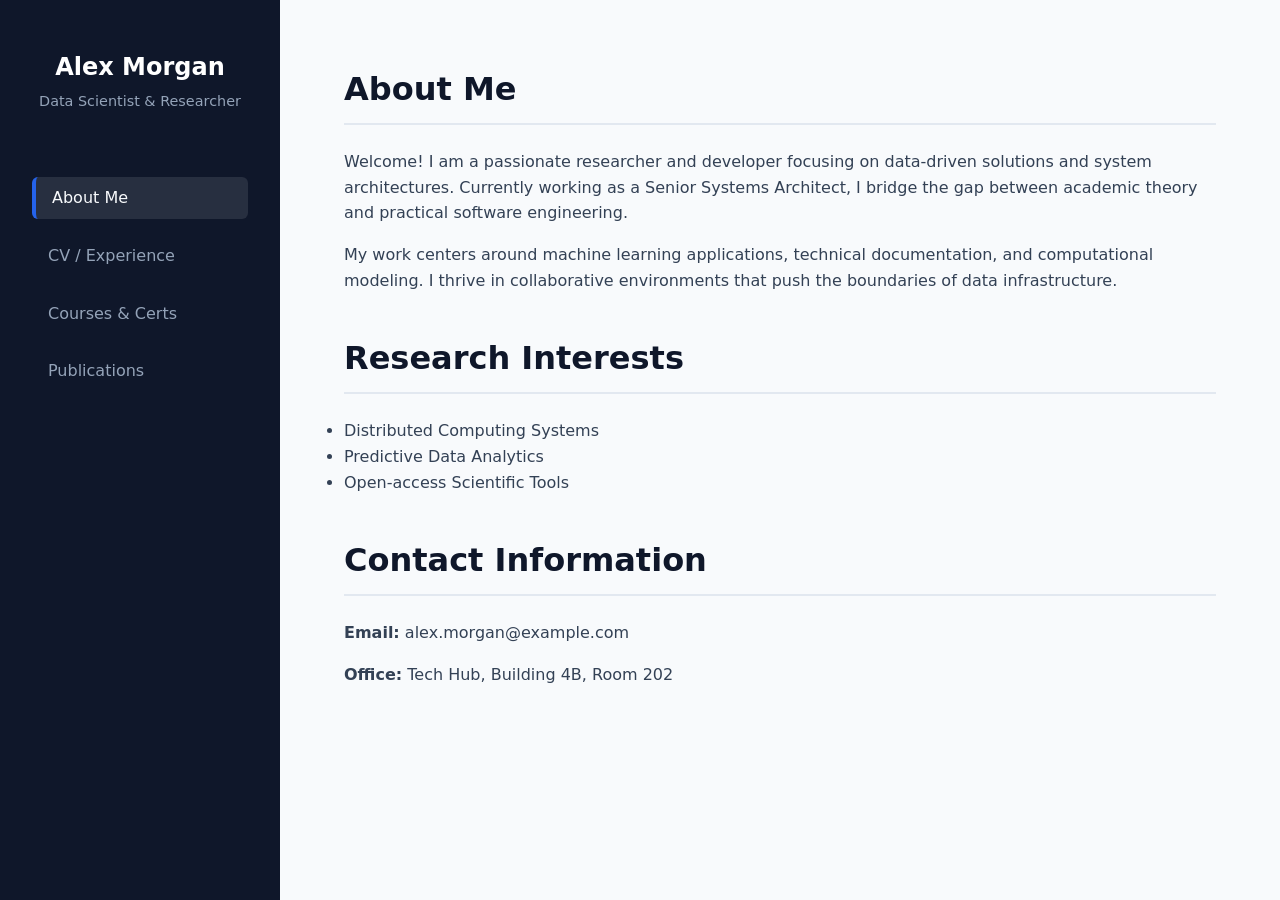
==== index.html @ be699cf0 "Add files via upload" ====
<!DOCTYPE html>
<html lang="en">
<head>
    <meta charset="UTF-8">
    <meta name="viewport" content="width=device-width, initial-scale=1.0">
    <title>About Me | My Academic CV</title>
    <link rel="stylesheet" href="style.css">
</head>
<body>

    <!-- Shared Sidebar Navigation -->
    <nav class="sidebar">
        <div class="profile-info">
            <h1>Alex Morgan</h1>
            <p>Data Scientist & Researcher</p>
        </div>
        <ul class="nav-links">
            <li><a href="index.html" class="active">About Me</a></li>
            <li><a href="cv.html">CV / Experience</a></li>
            <li><a href="courses.html">Courses & Certs</a></li>
            <li><a href="publications.html">Publications</a></li>
        </ul>
    </nav>

    <!-- Page Specific Content -->
    <main class="main-content">
        <h2>About Me</h2>
        <div class="section-block">
            <p>Welcome! I am a passionate researcher and developer focusing on data-driven solutions and system architectures. Currently working as a Senior Systems Architect, I bridge the gap between academic theory and practical software engineering.</p>
            <p>My work centers around machine learning applications, technical documentation, and computational modeling. I thrive in collaborative environments that push the boundaries of data infrastructure.</p>
        </div>

        <h2>Research Interests</h2>
        <div class="section-block">
            <ul>
                <li>Distributed Computing Systems</li>
                <li>Predictive Data Analytics</li>
                <li>Open-access Scientific Tools</li>
            </ul>
        </div>

        <h2>Contact Information</h2>
        <div class="section-block">
            <p><strong>Email:</strong> alex.morgan@example.com</p>
            <p><strong>Office:</strong> Tech Hub, Building 4B, Room 202</p>
        </div>
    </main>

</body>
</html>
---- style.css ----
/* --- Global Theme & Reset --- */
:root {
    --bg-color: #f8fafc;
    --sidebar-bg: #0f172a;
    --sidebar-text: #94a3b8;
    --sidebar-active: #f8fafc;
    --text-main: #334155;
    --text-dark: #0f172a;
    --accent: #2563eb;
    --accent-light: #eff6ff;
    --border-color: #e2e8f0;
}

* {
    box-sizing: border-box;
    margin: 0;
    padding: 0;
    font-family: system-ui, -apple-system, BlinkMacSystemFont, 'Segoe UI', Roboto, sans-serif;
}

body {
    background-color: var(--bg-color);
    color: var(--text-main);
    display: flex;
    min-height: 100vh;
    line-height: 1.6;
}

/* --- Layout Structure --- */
.sidebar {
    width: 280px;
    background-color: var(--sidebar-bg);
    color: var(--sidebar-text);
    padding: 3rem 2rem;
    position: fixed;
    height: 100vh;
    display: flex;
    flex-direction: column;
}

.main-content {
    margin-left: 280px;
    flex: 1;
    padding: 4rem 5% 4rem 5%;
    max-width: 1000px;
}

/* --- Sidebar Profile & Nav --- */
.profile-info {
    text-align: center;
    margin-bottom: 3rem;
}

.profile-info h1 {
    color: #ffffff;
    font-size: 1.5rem;
    margin-bottom: 0.25rem;
}

.profile-info p {
    font-size: 0.9rem;
    color: var(--sidebar-text);
}

.nav-links {
    list-style: none;
}

.nav-links li {
    margin-bottom: 1rem;
}

.nav-links a {
    color: var(--sidebar-text);
    text-decoration: none;
    font-weight: 500;
    display: block;
    padding: 0.5rem 1rem;
    border-radius: 6px;
    transition: all 0.2s ease;
}

.nav-links a:hover, .nav-links a.active {
    color: var(--sidebar-active);
    background-color: rgba(255, 255, 255, 0.05);
}

.nav-links a.active {
    border-left: 4px solid var(--accent);
    background-color: rgba(255, 255, 255, 0.1);
}

/* --- Typography & Content Elements --- */
h2 {
    color: var(--text-dark);
    font-size: 2rem;
    margin-bottom: 1.5rem;
    border-bottom: 2px solid var(--border-color);
    padding-bottom: 0.5rem;
}

h3 {
    color: var(--text-dark);
    font-size: 1.25rem;
    margin-bottom: 0.5rem;
}

p {
    margin-bottom: 1rem;
}

.section-block {
    margin-bottom: 2.5rem;
}

/* --- Custom Components --- */
/* CV Timeline Lists */
.cv-item {
    display: grid;
    grid-template-columns: 150px 1fr;
    margin-bottom: 1.5rem;
    gap: 1rem;
}

.cv-date {
    font-weight: 600;
    color: var(--accent);
}

/* Cards (Courses/Publications) */
.card {
    background: #ffffff;
    border: 1px solid var(--border-color);
    padding: 1.5rem;
    border-radius: 8px;
    margin-bottom: 1.5rem;
    box-shadow: 0 1px 3px rgba(0,0,0,0.05);
}

.tag {
    display: inline-block;
    background-color: var(--accent-light);
    color: var(--accent);
    padding: 0.25rem 0.5rem;
    font-size: 0.8rem;
    font-weight: 600;
    border-radius: 4px;
    margin-bottom: 0.5rem;
}

/* --- Responsive Design (Mobile Setup) --- */
@media (max-width: 768px) {
    body {
        flex-direction: column;
    }
    .sidebar {
        width: 100%;
        position: relative;
        height: auto;
        padding: 1.5rem;
    }
    .profile-info {
        margin-bottom: 1.5rem;
    }
    .nav-links {
        display: flex;
        flex-wrap: wrap;
        justify-content: center;
        gap: 0.5rem;
    }
    .nav-links li {
        margin-bottom: 0;
    }
    .main-content {
        margin-left: 0;
        padding: 2rem 1.5rem;
    }
    .cv-item {
        grid-template-columns: 1fr;
        gap: 0.25rem;
    }
}
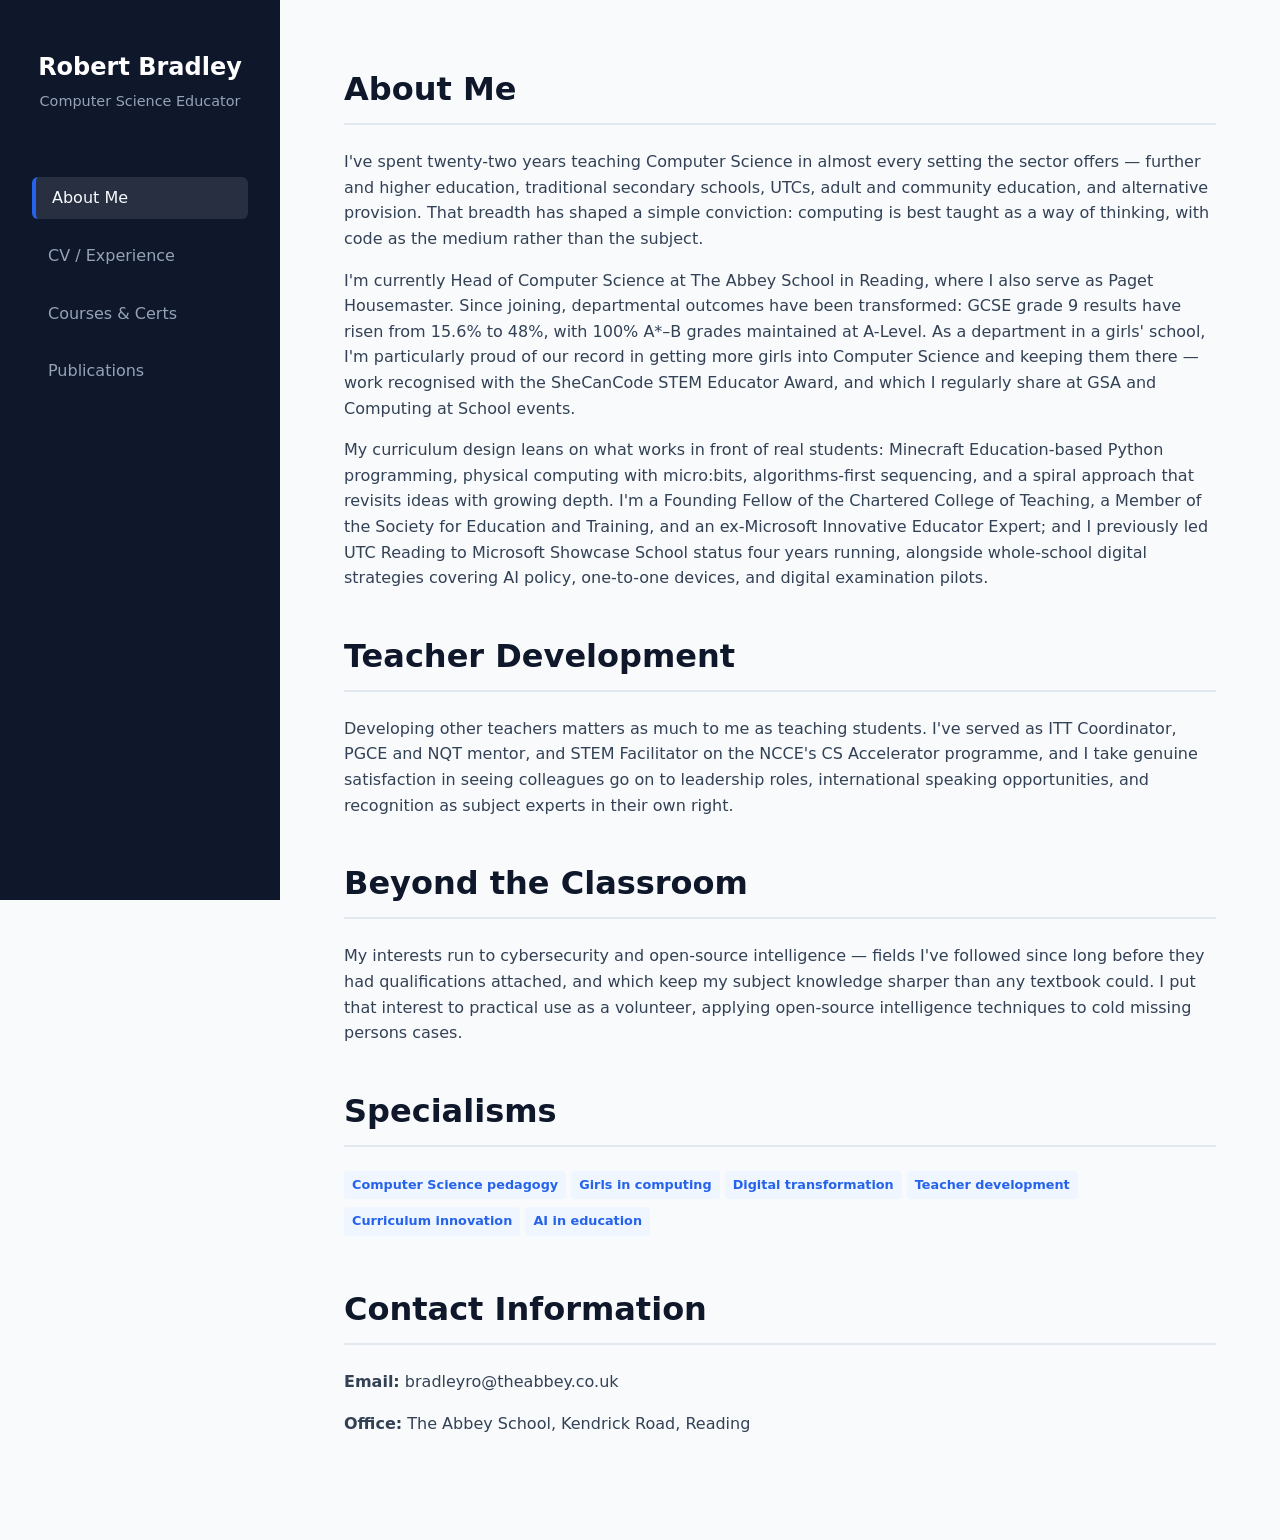
==== commit 24cd3a42: "Update index.html" ====
--- a/index.html
+++ b/index.html
@@ -1,5 +1,5 @@
 <!DOCTYPE html>
-<html lang="en">
+<html lang="en-GB">
 <head>
     <meta charset="UTF-8">
     <meta name="viewport" content="width=device-width, initial-scale=1.0">
@@ -11,8 +11,8 @@
     <!-- Shared Sidebar Navigation -->
     <nav class="sidebar">
         <div class="profile-info">
-            <h1>Alex Morgan</h1>
-            <p>Data Scientist & Researcher</p>
+            <h1>Robert Bradley</h1>
+            <p>Computer Science Educator</p>
         </div>
         <ul class="nav-links">
             <li><a href="index.html" class="active">About Me</a></li>
@@ -26,25 +26,37 @@
     <main class="main-content">
         <h2>About Me</h2>
         <div class="section-block">
-            <p>Welcome! I am a passionate researcher and developer focusing on data-driven solutions and system architectures. Currently working as a Senior Systems Architect, I bridge the gap between academic theory and practical software engineering.</p>
-            <p>My work centers around machine learning applications, technical documentation, and computational modeling. I thrive in collaborative environments that push the boundaries of data infrastructure.</p>
+            <p>I've spent twenty-two years teaching Computer Science in almost every setting the sector offers &mdash; further and higher education, traditional secondary schools, UTCs, adult and community education, and alternative provision. That breadth has shaped a simple conviction: computing is best taught as a way of thinking, with code as the medium rather than the subject.</p>
+            <p>I'm currently Head of Computer Science at The Abbey School in Reading, where I also serve as Paget Housemaster. Since joining, departmental outcomes have been transformed: GCSE grade&nbsp;9 results have risen from 15.6% to 48%, with 100% A*&ndash;B grades maintained at A-Level. As a department in a girls' school, I'm particularly proud of our record in getting more girls into Computer Science and keeping them there &mdash; work recognised with the SheCanCode STEM Educator Award, and which I regularly share at GSA and Computing at School events.</p>
+            <p>My curriculum design leans on what works in front of real students: Minecraft Education-based Python programming, physical computing with micro:bits, algorithms-first sequencing, and a spiral approach that revisits ideas with growing depth. I'm a Founding Fellow of the Chartered College of Teaching, a Member of the Society for Education and Training, and an ex-Microsoft Innovative Educator Expert; and I previously led UTC Reading to Microsoft Showcase School status four years running, alongside whole-school digital strategies covering AI policy, one-to-one devices, and digital examination pilots.</p>
         </div>
 
-        <h2>Research Interests</h2>
+        <h2>Teacher Development</h2>
         <div class="section-block">
-            <ul>
-                <li>Distributed Computing Systems</li>
-                <li>Predictive Data Analytics</li>
-                <li>Open-access Scientific Tools</li>
-            </ul>
+            <p>Developing other teachers matters as much to me as teaching students. I've served as ITT Coordinator, PGCE and NQT mentor, and STEM Facilitator on the NCCE's CS Accelerator programme, and I take genuine satisfaction in seeing colleagues go on to leadership roles, international speaking opportunities, and recognition as subject experts in their own right.</p>
+        </div>
+
+        <h2>Beyond the Classroom</h2>
+        <div class="section-block">
+            <p>My interests run to cybersecurity and open-source intelligence — fields I've followed since long before they had qualifications attached, and which keep my subject knowledge sharper than any textbook could. I put that interest to practical use as a volunteer, applying open-source intelligence techniques to cold missing persons cases.</p>
+        </div>
+
+        <h2>Specialisms</h2>
+        <div class="section-block">
+            <span class="tag">Computer Science pedagogy</span>
+            <span class="tag">Girls in computing</span>
+            <span class="tag">Digital transformation</span>
+            <span class="tag">Teacher development</span>
+            <span class="tag">Curriculum innovation</span>
+            <span class="tag">AI in education</span>
         </div>
 
         <h2>Contact Information</h2>
         <div class="section-block">
-            <p><strong>Email:</strong> alex.morgan@example.com</p>
-            <p><strong>Office:</strong> Tech Hub, Building 4B, Room 202</p>
+            <p><strong>Email:</strong> bradleyro@theabbey.co.uk</p>
+            <p><strong>Office:</strong> The Abbey School, Kendrick Road, Reading</p>
         </div>
     </main>
 
 </body>
-</html>+</html>
